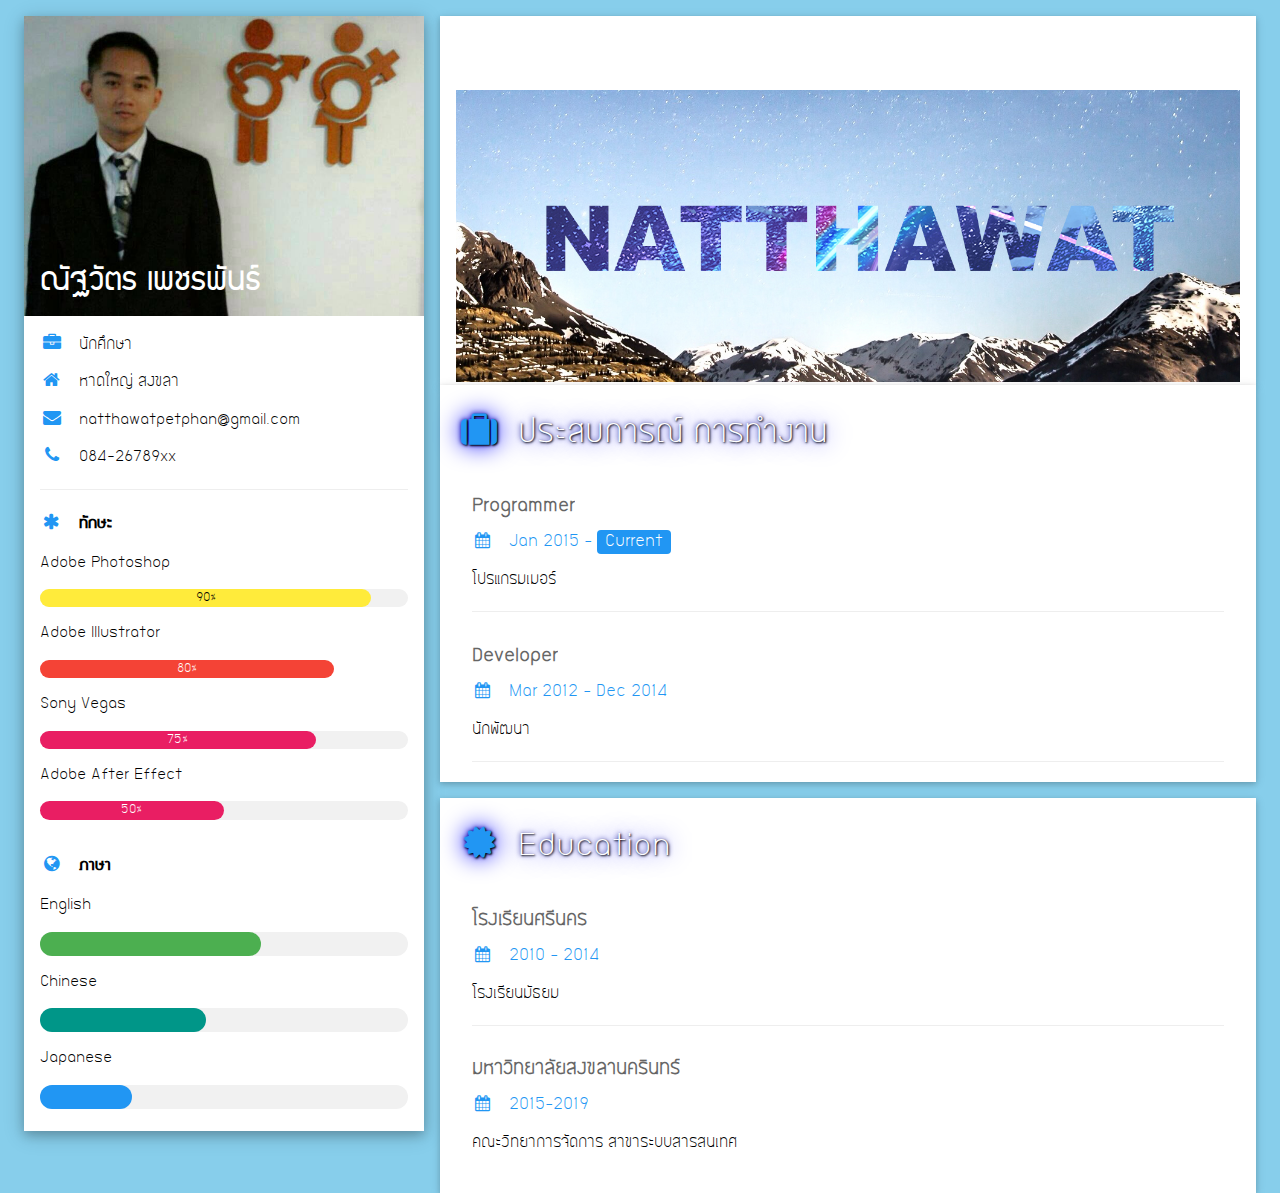
==== index.html @ a2f83f73 "Add files via upload" ====
<!DOCTYPE html>
<html>
<title>Resume</title>
<meta charset="UTF-8">
<meta name="viewport" content="width=device-width, initial-scale=1">
<link rel="stylesheet" href="w3.css">
<link rel='stylesheet' href='font/stylesheet.css'>
<link rel='stylesheet' href='font/stylesheet1.css'>
<link rel="stylesheet" href="https://cdnjs.cloudflare.com/ajax/libs/font-awesome/4.7.0/css/font-awesome.min.css">
<style>
  h2{color:#E6E6FA;text-shadow: 1px 1px 2px black, 0 0 25px blue, 0 0 5px darkblue;}
html,body,h3,h2,h4,h5,h6 {font-family: "bangna_newregular", sans-serif}
h1{font-family: "supermarketregular", sans-serif}


</style>
<body class="w3-light-blue">

<!-- Page Container -->
<div class="w3-content w3-margin-top" style="max-width:1400px;">

  <!-- The Grid -->
  <div class="w3-row-padding">
  <div class="w3-row-padding">
  
    <!-- Left Column -->
    <div class="w3-third">
    
      <div class="w3-white w3-text-black w3-card-4">
        <div class="w3-display-container">
          <img src="profile.jpg" style="width:100%" alt="Avatar">
          <div class="w3-display-bottomleft w3-container w3-text-white">
            <h1>ณัฐวัตร เพชรพันธ์</h1>
           
          </div>
        </div>
        <div class="w3-container">
          <p><i class="fa fa-briefcase fa-fw w3-margin-right w3-large w3-text-blue"></i>นักศึกษา</p>
          <p><i class="fa fa-home fa-fw w3-margin-right w3-large w3-text-blue"></i>หาดใหญ่ สงขลา</p>
          <p><i class="fa fa-envelope fa-fw w3-margin-right w3-large w3-text-blue"></i>natthawatpetphan@gmail.com</p>
          <p><i class="fa fa-phone fa-fw w3-margin-right w3-large w3-text-blue"></i>084-26789xx</p>
          <hr>

          <h1 class="w3-large"><b><i class="fa fa-asterisk fa-fw w3-margin-right w3-text-blue"></i>ทักษะ</b></h1>
          <p>Adobe Photoshop</p>
          <div class="w3-light-grey w3-round-xlarge w3-small">
            <div class="w3-container w3-center w3-round-xlarge w3-yellow" style="width:90%">90%</div>
          </div>
          <p>Adobe Illustrator</p>
          <div class="w3-white-grey w3-round-xlarge w3-small">
            <div class="w3-container w3-center w3-round-xlarge w3-red" style="width:80%">
              <div class="w3-center w3-text-white">80%</div>
            </div>
          </div>
          <p>Sony Vegas</p>
          <div class="w3-light-grey w3-round-xlarge w3-small">
            <div class="w3-container w3-center w3-round-xlarge w3-pink" style="width:75%">75%</div>
          </div>
          <p>Adobe After Effect</p>
          <div class="w3-light-grey w3-round-xlarge w3-small">
            <div class="w3-container w3-center w3-round-xlarge w3-pink" style="width:50%">50%</div>
          </div>
          <br>

          <h1 class="w3-large w3-text-theme"><b><i class="fa fa-globe fa-fw w3-margin-right w3-text-blue"></i>ภาษา</b></h1>
          <p>English</p>
          <div class="w3-light-grey w3-round-xlarge">
            <div class="w3-round-xlarge w3-green" style="height:24px;width:60%"></div>
          </div>
          <p>Chinese</p>
          <div class="w3-light-grey w3-round-xlarge">
            <div class="w3-round-xlarge w3-teal" style="height:24px;width:45%"></div>
          </div>
          <p>Japanese</p>
          <div class="w3-light-grey w3-round-xlarge">
            <div class="w3-round-xlarge w3-blue" style="height:24px;width:25%"></div>
          </div>
          <br>
        </div>
      </div><br>

    <!-- End Left Column -->
    </div>

    <!-- Right Column -->
    <div class="w3-twothird">
	<div class="w3-container w3-card-2 w3-white">
        <h2 class="w3-text-white "><i class="w3-margin-right w3-xxlarge w3-text-blue"></i></h2>
        
          <img class="w3-image" src="name.jpg" alt="Me" width="1800" height="150">
			
				               
     
        
        </div>

    
      <div class="w3-container w3-card-2 w3-white  w3-margin-bottom">
        <h2 class="w3-text-white w3-padding-16"><i class="fa fa-suitcase fa-fw w3-margin-right w3-xxlarge w3-text-blue"></i>ประสบการณ์ การทำงาน</h2>
        <div class="w3-container">
          <h5 class="w3-opacity"><b>Programmer</b></h5>
          <h6 class="w3-text-blue"><i class="fa fa-calendar fa-fw w3-margin-right"></i>Jan 2015 - <span class="w3-tag w3-blue w3-round">Current</span></h6>
          <p>โปรแกรมเมอร์</p>
          <hr>
        </div>
        <div class="w3-container">
          <h5 class="w3-opacity"><b>Developer </b></h5>
          <h6 class="w3-text-blue"><i class="fa fa-calendar fa-fw w3-margin-right"></i>Mar 2012 - Dec 2014</h6>
          <p>นักพัฒนา</p>
          <hr>
        </div>
        </div>

      <div class="w3-container w3-card-2 w3-white">
        <h2 class="w3-text-white w3-padding-16"><i class="fa fa-certificate fa-fw w3-margin-right w3-xxlarge w3-text-blue"></i>Education</h2>
        <div class="w3-container">
          <h5 class="w3-opacity"><b>โรงเรียนศรีนคร</b></h5>
          <h6 class="w3-text-blue"><i class="fa fa-calendar fa-fw w3-margin-right"></i>2010 - 2014</h6>
          <p>โรงเรียนมัธยม</p>
          <hr>
        </div>
        
        <div class="w3-container">
          <h5 class="w3-opacity"><b>มหาวิทยาลัยสงขลานครินทร์</b></h5>
          <h6 class="w3-text-blue"><i class="fa fa-calendar fa-fw w3-margin-right"></i>2015-2019</h6>
          <p>คณะวิทยาการจัดการ สาขาระบบสารสนเทศ</p><br>
        </div>
      </div>

    <!-- End Right Column -->
    </div>
    
  <!-- End Grid -->
  </div>
  
  <!-- End Page Container -->
</div>



</body>
</html>
---- font/stylesheet.css ----
/*! Generated by Font Squirrel (https://www.fontsquirrel.com) on January 17, 2018 */



@font-face {
    font-family: 'bangna_newregular';
    src: url('bangna-new-webfont.woff2') format('woff2'),
         url('bangna-new-webfont.woff') format('woff');
    font-weight: normal;
    font-style: normal;

}
---- font/stylesheet1.css ----
/*! Generated by Font Squirrel (https://www.fontsquirrel.com) on January 17, 2018 */



@font-face {
    font-family: 'supermarketregular';
    src: url('supermarket-webfont.woff2') format('woff2'),
         url('supermarket-webfont.woff') format('woff');
    font-weight: normal;
    font-style: normal;

}
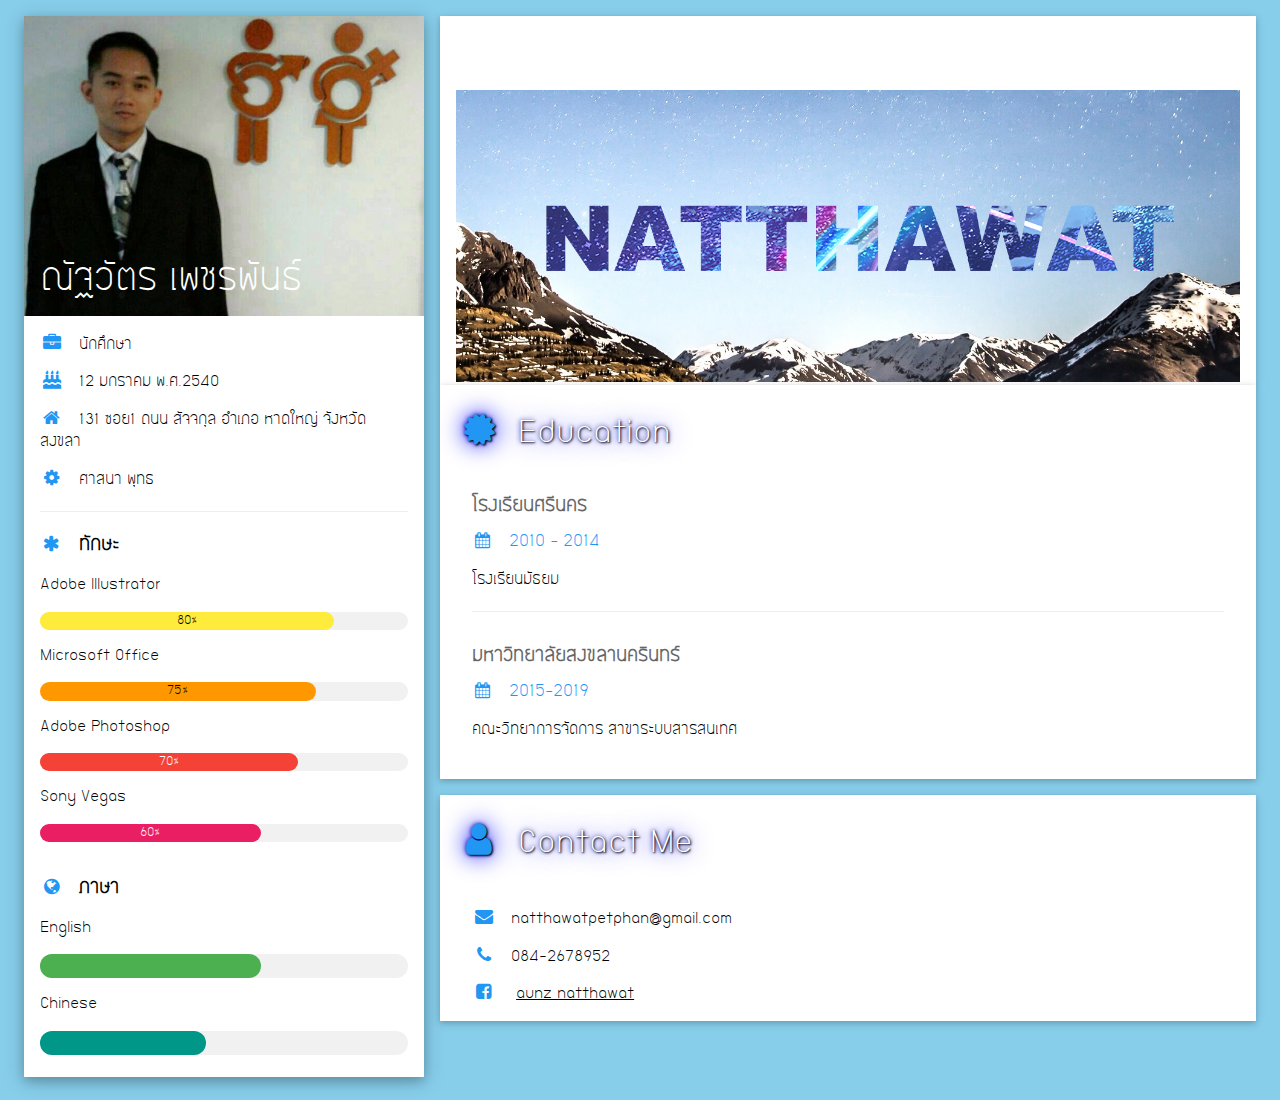
==== commit e4ffb32b: "Update index.html" ====
--- a/index.html
+++ b/index.html
@@ -9,9 +9,7 @@
 <link rel="stylesheet" href="https://cdnjs.cloudflare.com/ajax/libs/font-awesome/4.7.0/css/font-awesome.min.css">
 <style>
   h2{color:#E6E6FA;text-shadow: 1px 1px 2px black, 0 0 25px blue, 0 0 5px darkblue;}
-html,body,h3,h2,h4,h5,h6 {font-family: "bangna_newregular", sans-serif}
-h1{font-family: "supermarketregular", sans-serif}
-
+html,body,h3,h2,h1,h4,h5,h6 {font-family: "bangna_newregular", sans-serif}
 
 </style>
 <body class="w3-light-blue">
@@ -36,30 +34,30 @@
         </div>
         <div class="w3-container">
           <p><i class="fa fa-briefcase fa-fw w3-margin-right w3-large w3-text-blue"></i>นักศึกษา</p>
-          <p><i class="fa fa-home fa-fw w3-margin-right w3-large w3-text-blue"></i>หาดใหญ่ สงขลา</p>
-          <p><i class="fa fa-envelope fa-fw w3-margin-right w3-large w3-text-blue"></i>natthawatpetphan@gmail.com</p>
-          <p><i class="fa fa-phone fa-fw w3-margin-right w3-large w3-text-blue"></i>084-26789xx</p>
+          <p><i class="fa fa-birthday-cake fa-fw w3-margin-right w3-large w3-text-blue"></i>12 มกราคม พ.ศ.2540</p>
+          <p><i class="fa fa-home fa-fw w3-margin-right w3-large w3-text-blue"></i>131 ซอย1 ถนน สัจจกุล อำเภอ หาดใหญ่ จังหวัด สงขลา</p>
+          <p><i class="fa fa-cog fa-fw w3-margin-right w3-large w3-text-blue"></i>ศาสนา พุทธ</p>
+          
           <hr>
 
           <h1 class="w3-large"><b><i class="fa fa-asterisk fa-fw w3-margin-right w3-text-blue"></i>ทักษะ</b></h1>
+          <p>Adobe Illustrator</p>
+          <div class="w3-light-grey w3-round-xlarge w3-small">
+            <div class="w3-container w3-center w3-round-xlarge w3-yellow" style="width:80%">80%</div>
+          </div>
+          <p>Microsoft Office</p>
+          <div class="w3-light-grey w3-round-xlarge w3-small">
+            <div class="w3-container w3-center w3-round-xlarge w3-orange" style="width:75%">75%</div>
+          </div>
           <p>Adobe Photoshop</p>
           <div class="w3-light-grey w3-round-xlarge w3-small">
-            <div class="w3-container w3-center w3-round-xlarge w3-yellow" style="width:90%">90%</div>
-          </div>
-          <p>Adobe Illustrator</p>
-          <div class="w3-white-grey w3-round-xlarge w3-small">
-            <div class="w3-container w3-center w3-round-xlarge w3-red" style="width:80%">
-              <div class="w3-center w3-text-white">80%</div>
-            </div>
+            <div class="w3-container w3-center w3-round-xlarge w3-red" style="width:70%">70%</div>
           </div>
           <p>Sony Vegas</p>
           <div class="w3-light-grey w3-round-xlarge w3-small">
-            <div class="w3-container w3-center w3-round-xlarge w3-pink" style="width:75%">75%</div>
+            <div class="w3-container w3-center w3-round-xlarge w3-pink" style="width:60%">60%</div>
           </div>
-          <p>Adobe After Effect</p>
-          <div class="w3-light-grey w3-round-xlarge w3-small">
-            <div class="w3-container w3-center w3-round-xlarge w3-pink" style="width:50%">50%</div>
-          </div>
+          
           <br>
 
           <h1 class="w3-large w3-text-theme"><b><i class="fa fa-globe fa-fw w3-margin-right w3-text-blue"></i>ภาษา</b></h1>
@@ -71,10 +69,7 @@
           <div class="w3-light-grey w3-round-xlarge">
             <div class="w3-round-xlarge w3-teal" style="height:24px;width:45%"></div>
           </div>
-          <p>Japanese</p>
-          <div class="w3-light-grey w3-round-xlarge">
-            <div class="w3-round-xlarge w3-blue" style="height:24px;width:25%"></div>
-          </div>
+          
           <br>
         </div>
       </div><br>
@@ -82,36 +77,15 @@
     <!-- End Left Column -->
     </div>
 
-    <!-- Right Column -->
+  <!-- Right Column -->
     <div class="w3-twothird">
 	<div class="w3-container w3-card-2 w3-white">
         <h2 class="w3-text-white "><i class="w3-margin-right w3-xxlarge w3-text-blue"></i></h2>
         
           <img class="w3-image" src="name.jpg" alt="Me" width="1800" height="150">
-			
-				               
-     
-        
+		
         </div>
-
-    
-      <div class="w3-container w3-card-2 w3-white  w3-margin-bottom">
-        <h2 class="w3-text-white w3-padding-16"><i class="fa fa-suitcase fa-fw w3-margin-right w3-xxlarge w3-text-blue"></i>ประสบการณ์ การทำงาน</h2>
-        <div class="w3-container">
-          <h5 class="w3-opacity"><b>Programmer</b></h5>
-          <h6 class="w3-text-blue"><i class="fa fa-calendar fa-fw w3-margin-right"></i>Jan 2015 - <span class="w3-tag w3-blue w3-round">Current</span></h6>
-          <p>โปรแกรมเมอร์</p>
-          <hr>
-        </div>
-        <div class="w3-container">
-          <h5 class="w3-opacity"><b>Developer </b></h5>
-          <h6 class="w3-text-blue"><i class="fa fa-calendar fa-fw w3-margin-right"></i>Mar 2012 - Dec 2014</h6>
-          <p>นักพัฒนา</p>
-          <hr>
-        </div>
-        </div>
-
-      <div class="w3-container w3-card-2 w3-white">
+<div class="w3-container w3-card-2 w3-white w3-margin-bottom">
         <h2 class="w3-text-white w3-padding-16"><i class="fa fa-certificate fa-fw w3-margin-right w3-xxlarge w3-text-blue"></i>Education</h2>
         <div class="w3-container">
           <h5 class="w3-opacity"><b>โรงเรียนศรีนคร</b></h5>
@@ -127,8 +101,23 @@
         </div>
       </div>
 
+      <div class="w3-container w3-card-2 w3-white  w3-margin-bottom">
+        <h2 class="w3-text-white w3-padding-16"><i class="fa fa-user fa-fw w3-margin-right w3-xxlarge w3-text-blue"></i>Contact Me</h2>
+        <div class="w3-container">
+          <p><i class="fa fa-envelope fa-fw w3-margin-right w3-large w3-text-blue"></i>natthawatpetphan@gmail.com</p>
+          <p><i class="fa fa-phone fa-fw w3-margin-right w3-large w3-text-blue"></i>084-2678952</p>
+          <p><i class="fa fa-facebook-square fa-fw w3-margin-right w3-large w3-text-blue"></i> <a href="https://www.facebook.com/natthawat.petphan" target="_blank">aunz natthawat</a> </p>
+         
+        </div>
+
+        </div>
+
+      
+
     <!-- End Right Column -->
     </div>
+
+    
     
   <!-- End Grid -->
   </div>
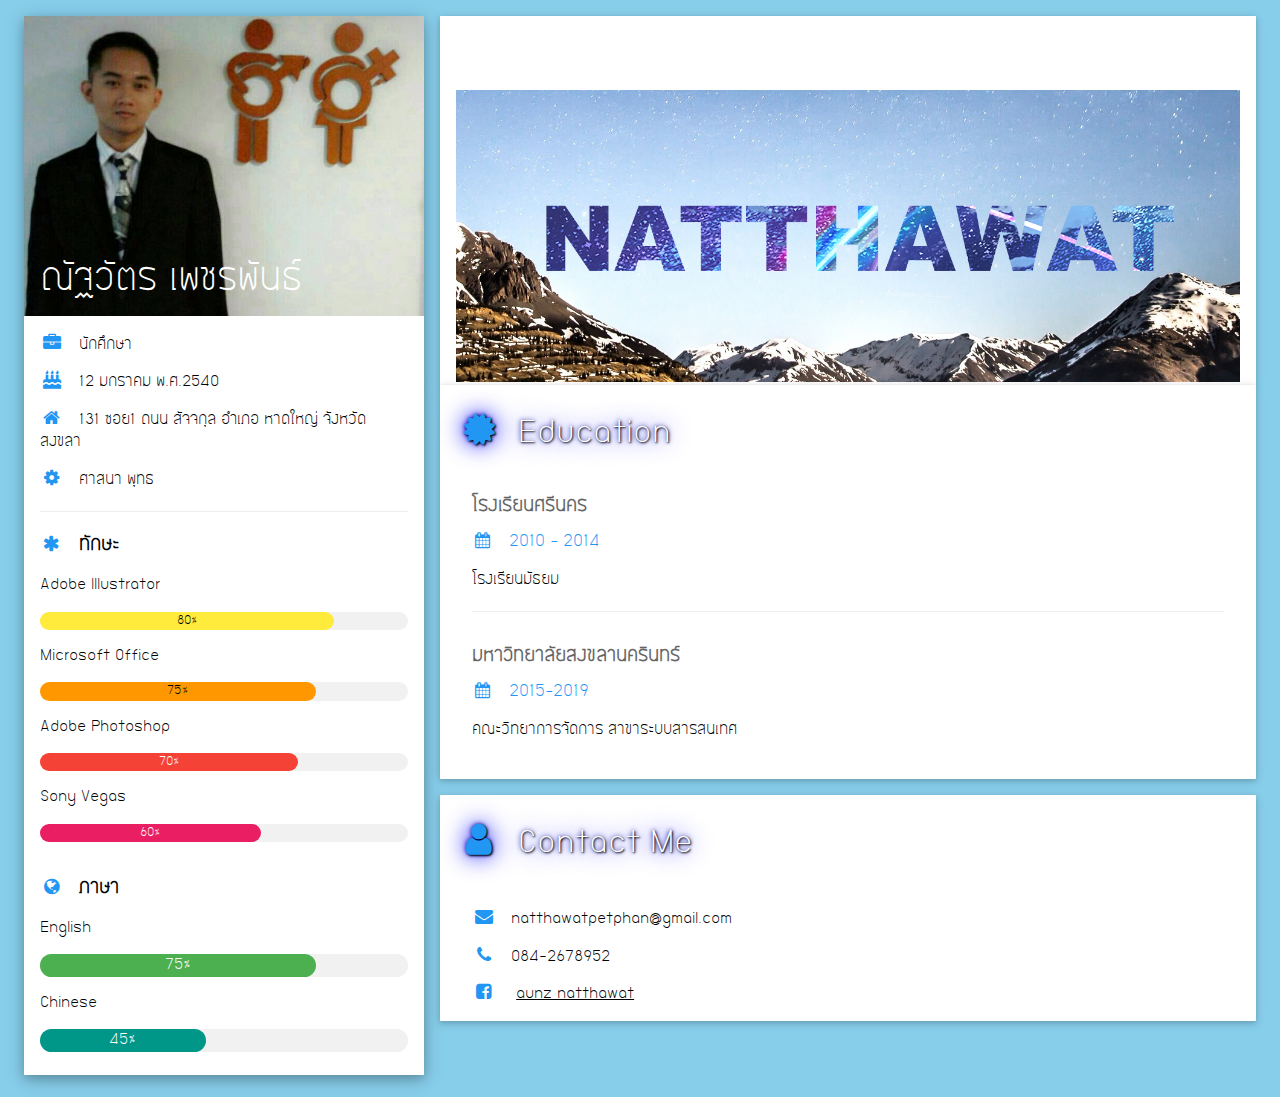
==== commit ebc2fb43: "Update index.html" ====
--- a/index.html
+++ b/index.html
@@ -63,11 +63,11 @@
           <h1 class="w3-large w3-text-theme"><b><i class="fa fa-globe fa-fw w3-margin-right w3-text-blue"></i>ภาษา</b></h1>
           <p>English</p>
           <div class="w3-light-grey w3-round-xlarge">
-            <div class="w3-round-xlarge w3-green" style="height:24px;width:60%"></div>
+            <div class="w3-container w3-center w3-round-xlarge w3-green" style="width:75%">75%</div>
           </div>
           <p>Chinese</p>
           <div class="w3-light-grey w3-round-xlarge">
-            <div class="w3-round-xlarge w3-teal" style="height:24px;width:45%"></div>
+            <div class="w3-container w3-center w3-round-xlarge w3-teal" style="width:45%">45%</div>
           </div>
           
           <br>
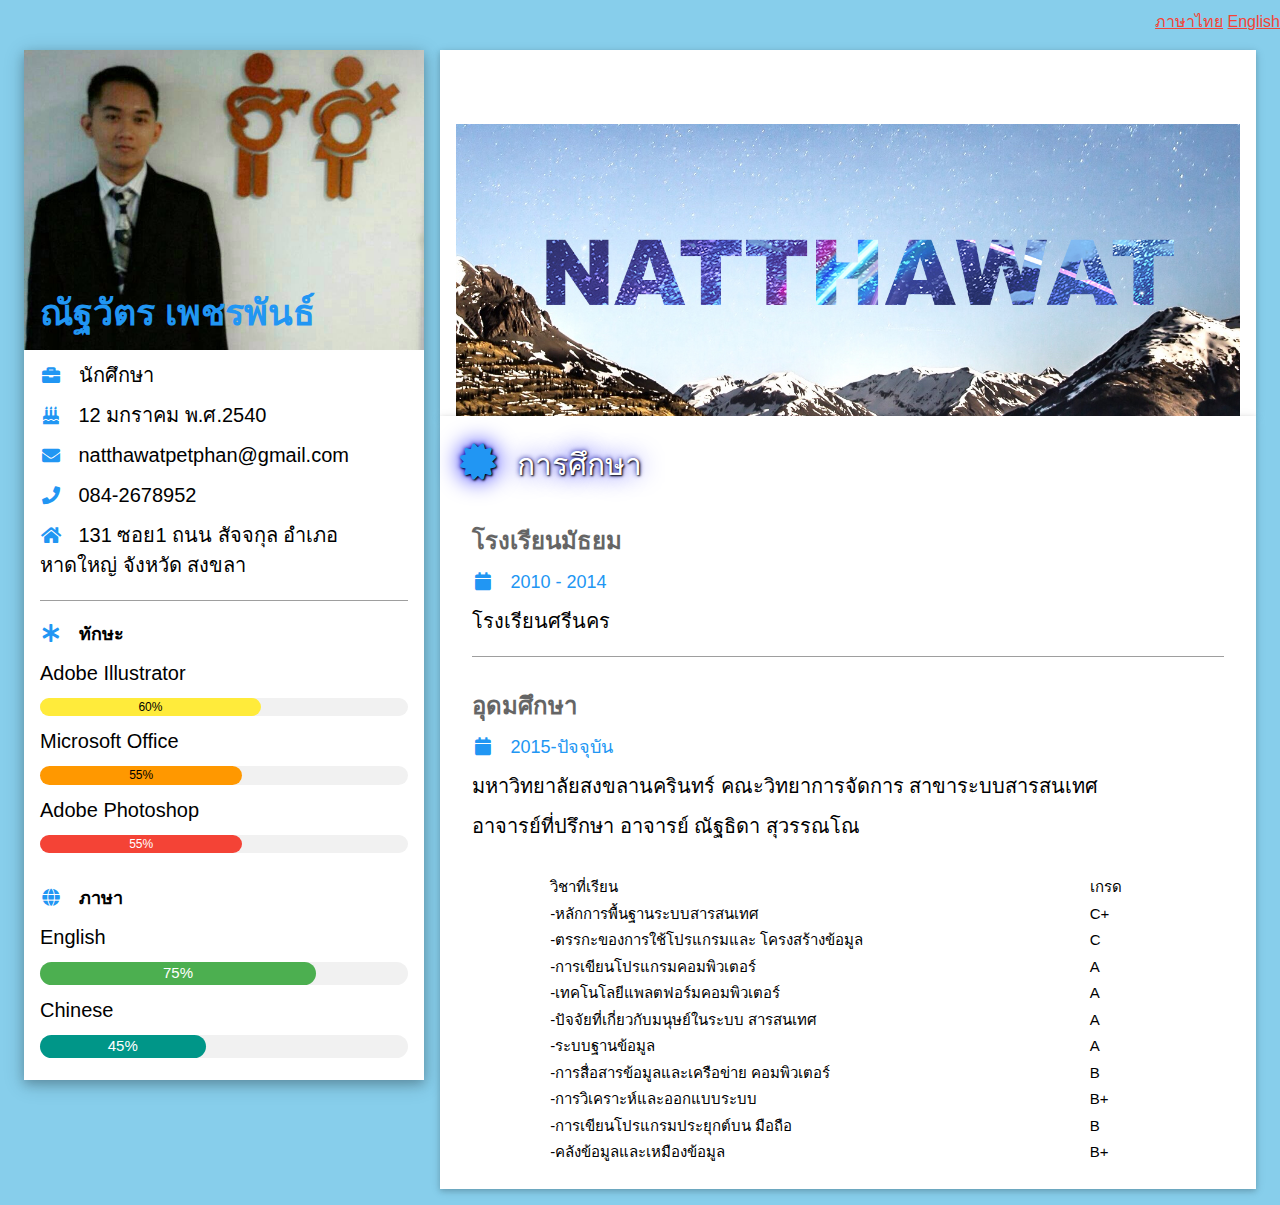
==== commit 1e760810: "Add files via upload" ====
--- a/index.html
+++ b/index.html
@@ -1,131 +1,232 @@
-<!DOCTYPE html>
+﻿<!DOCTYPE html>
 <html>
 <title>Resume</title>
-<meta charset="UTF-8">
+<meta http-equiv="content-type" content="text/html; charset=UTF-8">
 <meta name="viewport" content="width=device-width, initial-scale=1">
-<link rel="stylesheet" href="w3.css">
-<link rel='stylesheet' href='font/stylesheet.css'>
-<link rel='stylesheet' href='font/stylesheet1.css'>
-<link rel="stylesheet" href="https://cdnjs.cloudflare.com/ajax/libs/font-awesome/4.7.0/css/font-awesome.min.css">
+
+<link rel="stylesheet" href="css/w3.css">
+<link rel="stylesheet" href="css/stylesheet.css">
+<link rel="stylesheet" href="css/fontawesome-all.min.css">
 <style>
   h2{color:#E6E6FA;text-shadow: 1px 1px 2px black, 0 0 25px blue, 0 0 5px darkblue;}
-html,body,h3,h2,h1,h4,h5,h6 {font-family: "bangna_newregular", sans-serif}
+html,h1,body,h3,h2,h4,h5 {font-family: "bangna_newregular", sans-serif}
+    h6 {
+        text-align: right;
+    }
+
 
 </style>
 <body class="w3-light-blue">
-
-<!-- Page Container -->
-<div class="w3-content w3-margin-top" style="max-width:1400px;">
-
-  <!-- The Grid -->
-  <div class="w3-row-padding">
-  <div class="w3-row-padding">
-  
-    <!-- Left Column -->
-    <div class="w3-third">
-    
-      <div class="w3-white w3-text-black w3-card-4">
-        <div class="w3-display-container">
-          <img src="profile.jpg" style="width:100%" alt="Avatar">
-          <div class="w3-display-bottomleft w3-container w3-text-white">
-            <h1>ณัฐวัตร เพชรพันธ์</h1>
-           
-          </div>
+    <h6 class="w3-text-red">
+        <a href="index.html" target="_self">ภาษาไทย</a>
+        <a href="indexeng.html" target="_self">English</a>
+
+    </h6>
+
+    <!-- Page Container -->
+    <div class="w3-content w3-margin-top" style="max-width:1400px;">
+
+        <!-- The Grid -->
+        <div class="w3-row-padding">
+            <div class="w3-row-padding">
+
+                <!-- Left Column -->
+                <div class="w3-third">
+
+                    <div class="w3-white w3-text-black w3-card-4">
+                        <div class="w3-display-container">
+                            <img src="css/profile.jpg" style="width:100%" alt="Avatar">
+                            <div class="w3-display-bottomleft w3-container w3-text-white">
+                                <h1 class="w3-text-blue"><strong>ณัฐวัตร เพชรพันธ์</strong></h1>
+
+                            </div>
+                        </div>
+                        <div class="w3-container">
+                            <h4><i class="fa fa-briefcase fa-fw w3-margin-right w3-large w3-text-blue"></i>นักศึกษา</h4>
+                            <h4><i class="fa fa-birthday-cake fa-fw w3-margin-right w3-large w3-text-blue"></i>12 มกราคม พ.ศ.2540</h4>
+                            <h4><i class="fa fa-envelope fa-fw w3-margin-right w3-large w3-text-blue"></i>natthawatpetphan@gmail.com</h4>
+                            <h4><i class="fa fa-phone fa-fw w3-margin-right w3-large w3-text-blue"></i>084-2678952</h4>
+                            <h4><i class="fa fa-home fa-fw w3-margin-right w3-large w3-text-blue"></i>131 ซอย1 ถนน สัจจกุล อำเภอ หาดใหญ่ จังหวัด สงขลา</h4>
+
+
+                            <hr>
+
+                            <h1 class="w3-large"><b><i class="fa fa-asterisk fa-fw w3-margin-right w3-text-blue"></i>ทักษะ</b></h1>
+                            <h4>Adobe Illustrator</h4>
+                            <div class="w3-light-grey w3-round-xlarge w3-small">
+                                <div class="w3-container w3-center w3-round-xlarge w3-yellow" style="width:60%">60%</div>
+                            </div>
+                            <h4>Microsoft Office</h4>
+                            <div class="w3-light-grey w3-round-xlarge w3-small">
+                                <div class="w3-container w3-center w3-round-xlarge w3-orange" style="width:55%">55%</div>
+                            </div>
+                            <h4>Adobe Photoshop</h4>
+                            <div class="w3-light-grey w3-round-xlarge w3-small">
+                                <div class="w3-container w3-center w3-round-xlarge w3-red" style="width:55%">55%</div>
+                            </div>
+
+
+                            <br>
+
+                            <h1 class="w3-large w3-text-theme"><b><i class="fa fa-globe fa-fw w3-margin-right w3-text-blue"></i>ภาษา</b></h1>
+                            <h4>English</h4>
+                            <div class="w3-light-grey w3-round-xlarge">
+                                <div class="w3-container w3-center w3-round-xlarge w3-green" style="width:75%">75%</div>
+                            </div>
+                            <h4>Chinese</h4>
+                            <div class="w3-light-grey w3-round-xlarge">
+                                <div class="w3-container w3-center w3-round-xlarge w3-teal" style="width:45%">45%</div>
+                            </div>
+
+                            <br>
+                        </div>
+                    </div><br>
+
+                    <!-- End Left Column -->
+                </div>
+
+                <!-- Right Column -->
+                <div class="w3-twothird">
+                    <div class="w3-container w3-card-2 w3-white">
+                        <h2 class="w3-text-white "><i class="w3-margin-right w3-xxlarge w3-text-blue"></i></h2>
+
+                        <img class="w3-image" src="css/name.jpg" alt="Me" width="1800" height="150">
+
+                    </div>
+                    <div class="w3-container w3-card-2 w3-white w3-margin-bottom">
+                        <h2 class="w3-text-white w3-padding-16"><i class="fa fa-certificate fa-fw w3-margin-right w3-xxlarge w3-text-blue"></i>การศึกษา</h2>
+                        <div class="w3-container">
+                            <h3 class="w3-opacity"><b>โรงเรียนมัธยม</b></h3>
+                            <h5 class="w3-text-blue"><i class="fa fa-calendar fa-fw w3-margin-right"></i>2010 - 2014</h5>
+                            <h4>โรงเรียนศรีนคร</h4>
+                            <hr>
+                        </div>
+
+                        <div class="w3-container">
+                            <h3 class="w3-opacity"><b>อุดมศึกษา</b></h3>
+                            <h5 class="w3-text-blue"><i class="fa fa-calendar fa-fw w3-margin-right"></i>2015-ปัจจุบัน</h5>
+                            <h4>มหาวิทยาลัยสงขลานครินทร์ คณะวิทยาการจัดการ สาขาระบบสารสนเทศ</h4>
+                            <h4>อาจารย์ที่ปรึกษา อาจารย์ ณัฐธิดา สุวรรณโณ</h4>
+                            <br>
+
+                            <center>
+                                <table width="80%">
+                                    <tr>
+
+                                        <td>
+
+                                            <label>วิชาที่เรียน</label>
+
+                                        </td>
+                                        <td>
+
+                                            <label>เกรด</label>
+                                        </td>
+                                    </tr>
+                                    <tr>
+                                        <td>
+                                            <label>-หลักการพื้นฐานระบบสารสนเทศ</label>
+                                        </td>
+                                        <td>
+                                            <label>C+</label>
+                                        </td>
+                                    </tr>
+                                    <tr>
+                                        <td>
+                                            <label>-ตรรกะของการใช้โปรแกรมและ โครงสร้างข้อมูล</label>
+                                        </td>
+                                        <td>
+                                            <label>C</label>
+                                        </td>
+                                    </tr>
+                                    <tr>
+                                        <td>
+                                            <label>-การเขียนโปรแกรมคอมพิวเตอร์</label>
+                                        </td>
+                                        <td>
+                                            <label>A</label>
+                                        </td>
+                                    </tr>
+                                    <tr>
+                                        <td>
+                                            <label>-เทคโนโลยีแพลตฟอร์มคอมพิวเตอร์</label>
+                                        </td>
+                                        <td>
+                                            <label>A</label>
+                                        </td>
+                                    </tr>
+                                    <tr>
+                                        <td>
+                                            <label>-ปัจจัยที่เกี่ยวกับมนุษย์ในระบบ สารสนเทศ</label>
+                                        </td>
+                                        <td>
+                                            <label>A</label>
+                                        </td>
+                                    </tr>
+                                    <tr>
+                                        <td>
+                                            <label>-ระบบฐานข้อมูล</label>
+                                        </td>
+                                        <td>
+                                            <label>A</label>
+                                        </td>
+                                    </tr>
+                                    <tr>
+                                        <td>
+                                            <label>-การสื่อสารข้อมูลและเครือข่าย คอมพิวเตอร์</label>
+                                        </td>
+                                        <td>
+                                            <label>B</label>
+                                        </td>
+                                    </tr>
+                                    <tr>
+                                        <td>
+                                            <label>-การวิเคราะห์และออกแบบระบบ</label>
+                                        </td>
+                                        <td>
+                                            <label>B+</label>
+                                        </td>
+                                    </tr>
+                                    <tr>
+                                        <td>
+                                            <label>-การเขียนโปรแกรมประยุกต์บน มือถือ</label>
+                                        </td>
+                                        <td>
+                                            <label>B</label>
+                                        </td>
+                                    </tr>
+                                    <tr>
+                                        <td>
+                                            <label>-คลังข้อมูลและเหมืองข้อมูล</label>
+                                        </td>
+                                        <td>
+                                            <label>B+</label>
+                                        </td>
+                                    </tr>
+                                </table>
+
+                                <br>
+                        </div>
+                    </div>
+
+
+
+                </div>
+
+
+
+                <!-- End Right Column -->
+            </div>
+
+
+
+            <!-- End Grid -->
         </div>
-        <div class="w3-container">
-          <p><i class="fa fa-briefcase fa-fw w3-margin-right w3-large w3-text-blue"></i>นักศึกษา</p>
-          <p><i class="fa fa-birthday-cake fa-fw w3-margin-right w3-large w3-text-blue"></i>12 มกราคม พ.ศ.2540</p>
-          <p><i class="fa fa-home fa-fw w3-margin-right w3-large w3-text-blue"></i>131 ซอย1 ถนน สัจจกุล อำเภอ หาดใหญ่ จังหวัด สงขลา</p>
-          <p><i class="fa fa-cog fa-fw w3-margin-right w3-large w3-text-blue"></i>ศาสนา พุทธ</p>
-          
-          <hr>
-
-          <h1 class="w3-large"><b><i class="fa fa-asterisk fa-fw w3-margin-right w3-text-blue"></i>ทักษะ</b></h1>
-          <p>Adobe Illustrator</p>
-          <div class="w3-light-grey w3-round-xlarge w3-small">
-            <div class="w3-container w3-center w3-round-xlarge w3-yellow" style="width:80%">80%</div>
-          </div>
-          <p>Microsoft Office</p>
-          <div class="w3-light-grey w3-round-xlarge w3-small">
-            <div class="w3-container w3-center w3-round-xlarge w3-orange" style="width:75%">75%</div>
-          </div>
-          <p>Adobe Photoshop</p>
-          <div class="w3-light-grey w3-round-xlarge w3-small">
-            <div class="w3-container w3-center w3-round-xlarge w3-red" style="width:70%">70%</div>
-          </div>
-          <p>Sony Vegas</p>
-          <div class="w3-light-grey w3-round-xlarge w3-small">
-            <div class="w3-container w3-center w3-round-xlarge w3-pink" style="width:60%">60%</div>
-          </div>
-          
-          <br>
-
-          <h1 class="w3-large w3-text-theme"><b><i class="fa fa-globe fa-fw w3-margin-right w3-text-blue"></i>ภาษา</b></h1>
-          <p>English</p>
-          <div class="w3-light-grey w3-round-xlarge">
-            <div class="w3-container w3-center w3-round-xlarge w3-green" style="width:75%">75%</div>
-          </div>
-          <p>Chinese</p>
-          <div class="w3-light-grey w3-round-xlarge">
-            <div class="w3-container w3-center w3-round-xlarge w3-teal" style="width:45%">45%</div>
-          </div>
-          
-          <br>
-        </div>
-      </div><br>
-
-    <!-- End Left Column -->
+
+        <!-- End Page Container -->
     </div>
 
-  <!-- Right Column -->
-    <div class="w3-twothird">
-	<div class="w3-container w3-card-2 w3-white">
-        <h2 class="w3-text-white "><i class="w3-margin-right w3-xxlarge w3-text-blue"></i></h2>
-        
-          <img class="w3-image" src="name.jpg" alt="Me" width="1800" height="150">
-		
-        </div>
-<div class="w3-container w3-card-2 w3-white w3-margin-bottom">
-        <h2 class="w3-text-white w3-padding-16"><i class="fa fa-certificate fa-fw w3-margin-right w3-xxlarge w3-text-blue"></i>Education</h2>
-        <div class="w3-container">
-          <h5 class="w3-opacity"><b>โรงเรียนศรีนคร</b></h5>
-          <h6 class="w3-text-blue"><i class="fa fa-calendar fa-fw w3-margin-right"></i>2010 - 2014</h6>
-          <p>โรงเรียนมัธยม</p>
-          <hr>
-        </div>
-        
-        <div class="w3-container">
-          <h5 class="w3-opacity"><b>มหาวิทยาลัยสงขลานครินทร์</b></h5>
-          <h6 class="w3-text-blue"><i class="fa fa-calendar fa-fw w3-margin-right"></i>2015-2019</h6>
-          <p>คณะวิทยาการจัดการ สาขาระบบสารสนเทศ</p><br>
-        </div>
-      </div>
-
-      <div class="w3-container w3-card-2 w3-white  w3-margin-bottom">
-        <h2 class="w3-text-white w3-padding-16"><i class="fa fa-user fa-fw w3-margin-right w3-xxlarge w3-text-blue"></i>Contact Me</h2>
-        <div class="w3-container">
-          <p><i class="fa fa-envelope fa-fw w3-margin-right w3-large w3-text-blue"></i>natthawatpetphan@gmail.com</p>
-          <p><i class="fa fa-phone fa-fw w3-margin-right w3-large w3-text-blue"></i>084-2678952</p>
-          <p><i class="fa fa-facebook-square fa-fw w3-margin-right w3-large w3-text-blue"></i> <a href="https://www.facebook.com/natthawat.petphan" target="_blank">aunz natthawat</a> </p>
-         
-        </div>
-
-        </div>
-
-      
-
-    <!-- End Right Column -->
-    </div>
-
-    
-    
-  <!-- End Grid -->
-  </div>
-  
-  <!-- End Page Container -->
-</div>
-
 
 
 </body>
-</html>
+</html>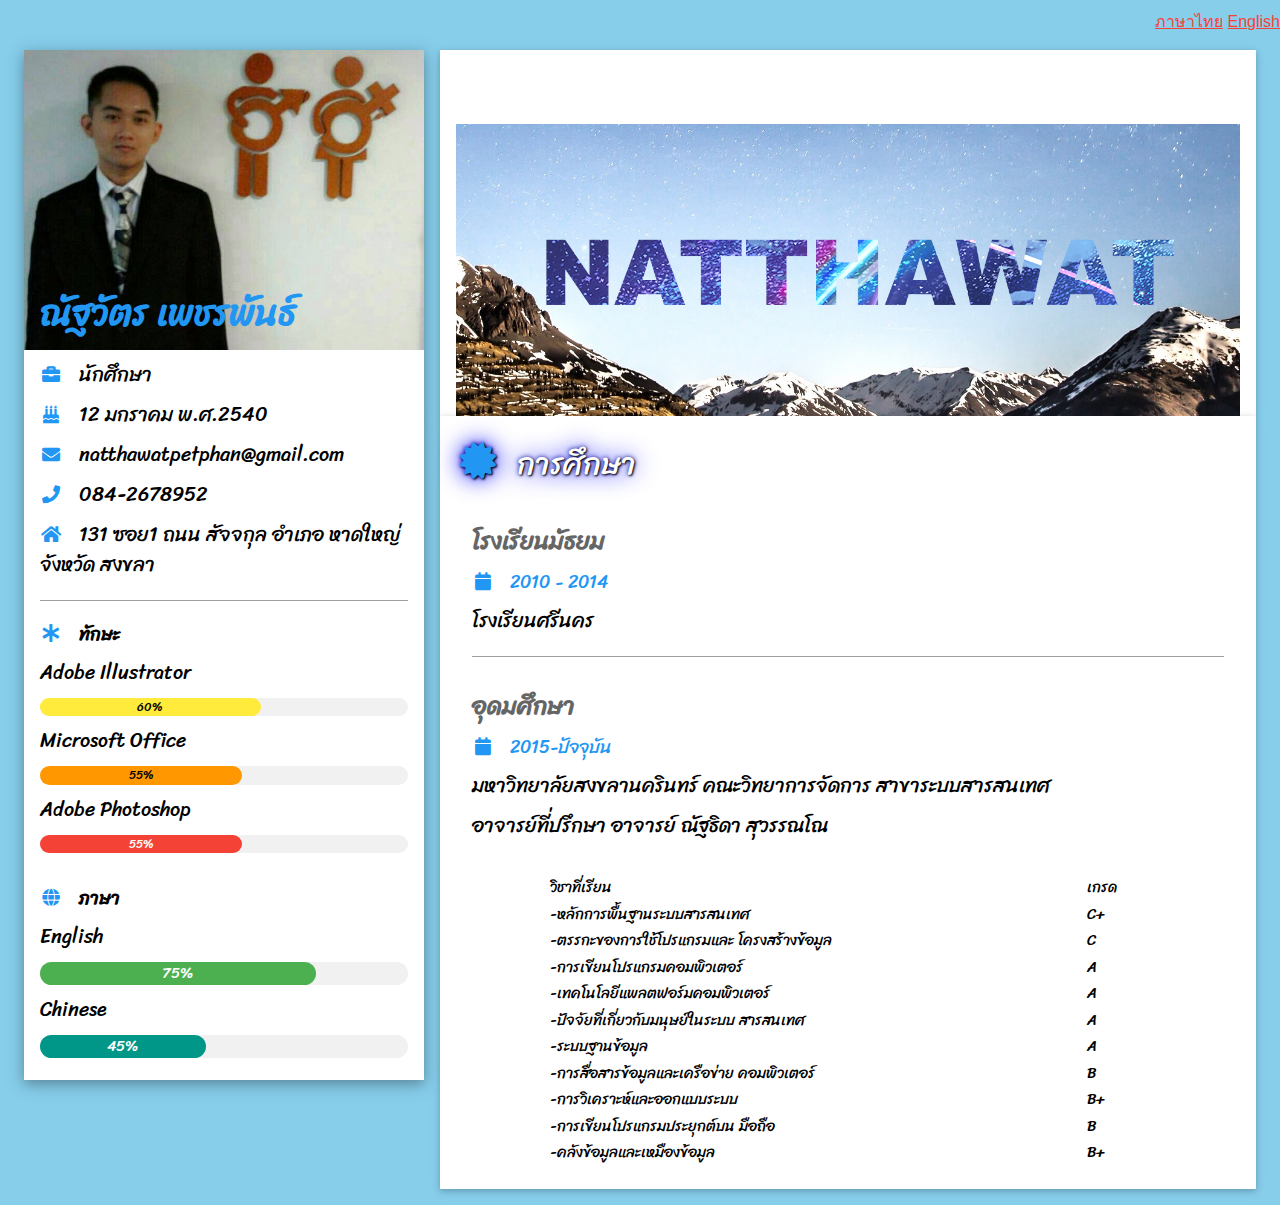
==== commit fda46ec4: "Update index.html" ====
--- a/index.html
+++ b/index.html
@@ -7,9 +7,10 @@
 <link rel="stylesheet" href="css/w3.css">
 <link rel="stylesheet" href="css/stylesheet.css">
 <link rel="stylesheet" href="css/fontawesome-all.min.css">
+  <link href="https://fonts.googleapis.com/css?family=Sriracha" rel="stylesheet">
 <style>
   h2{color:#E6E6FA;text-shadow: 1px 1px 2px black, 0 0 25px blue, 0 0 5px darkblue;}
-html,h1,body,h3,h2,h4,h5 {font-family: "bangna_newregular", sans-serif}
+html,h1,body,h3,h2,h4,h5 {font-family: 'Sriracha', cursive;}
     h6 {
         text-align: right;
     }
@@ -229,4 +230,4 @@
 
 
 </body>
-</html>+</html>
